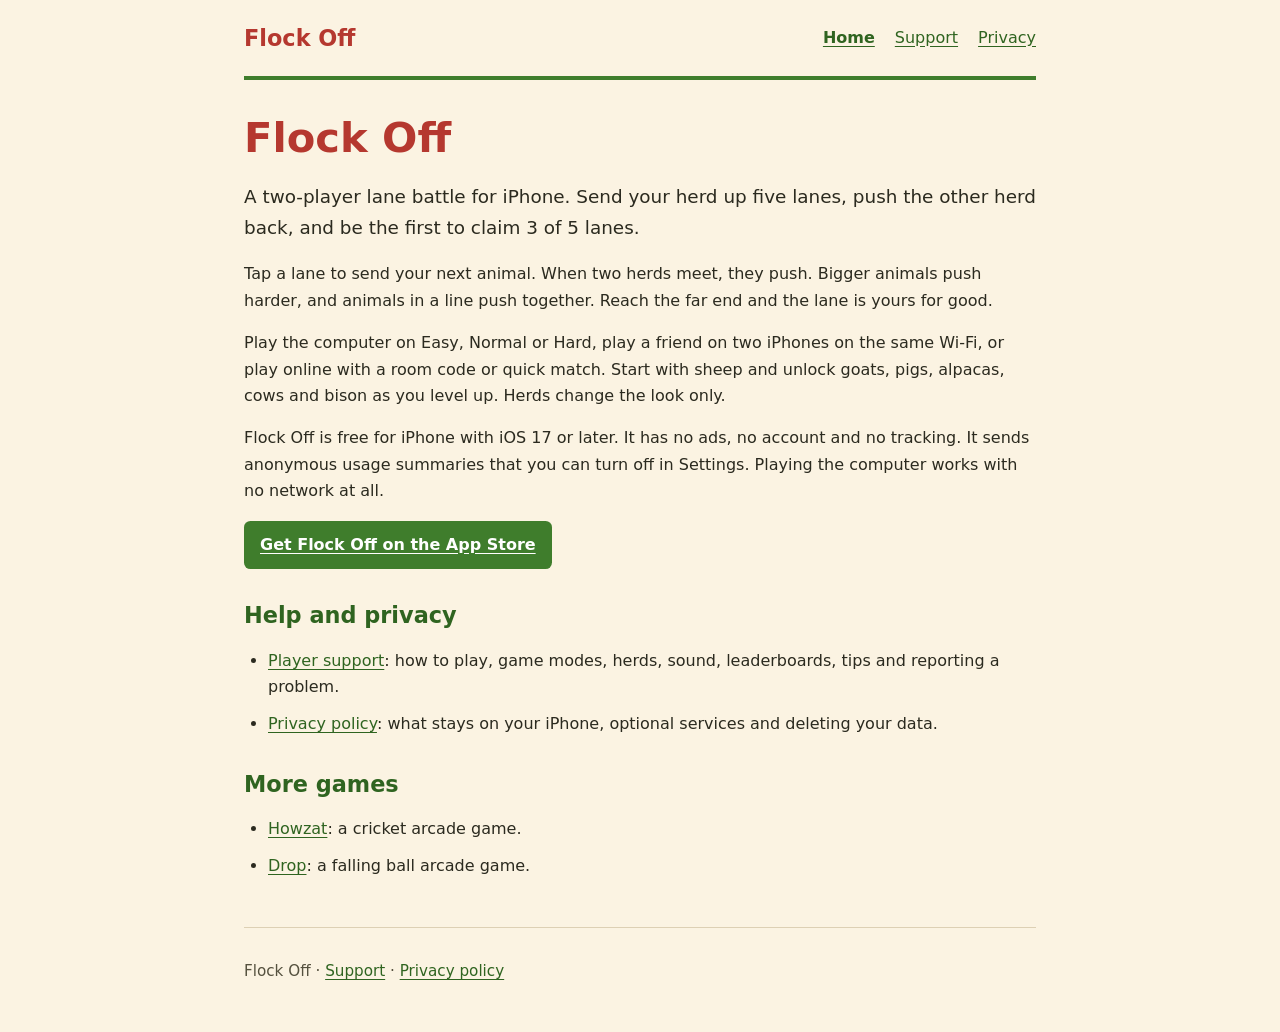
==== index.html @ 9e6fdb09 "Flock Off support site" ====
<!doctype html>
<html lang="en">
<head>
  <meta charset="utf-8">
  <meta name="viewport" content="width=device-width, initial-scale=1">
  <meta name="description" content="Player support and privacy information for Flock Off, a two-player lane battle with sheep and other farm animals for iPhone.">
  <meta name="theme-color" content="#3f7d2c">
  <title>Flock Off | Sheep Lane Battle for iPhone</title>
  <link rel="stylesheet" href="styles.css">
</head>
<body>
  <a class="skip-link" href="#main">Skip to content</a>
  <header class="site-header">
    <a class="brand" href="index.html">Flock Off</a>
    <nav aria-label="Main navigation">
      <a href="index.html" aria-current="page">Home</a>
      <a href="support.html">Support</a>
      <a href="privacy.html">Privacy</a>
    </nav>
  </header>
  <main id="main">
    <h1>Flock Off</h1>
    <p class="lead">A two-player lane battle for iPhone. Send your herd up five lanes, push the other herd back, and be the first to claim 3 of 5 lanes.</p>
    <p>Tap a lane to send your next animal. When two herds meet, they push. Bigger animals push harder, and animals in a line push together. Reach the far end and the lane is yours for good.</p>
    <p>Play the computer on Easy, Normal or Hard, play a friend on two iPhones on the same Wi-Fi, or play online with a room code or quick match. Start with sheep and unlock goats, pigs, alpacas, cows and bison as you level up. Herds change the look only.</p>
    <p>Flock Off is free for iPhone with iOS 17 or later. It has no ads, no account and no tracking. It sends anonymous usage summaries that you can turn off in Settings. Playing the computer works with no network at all.</p>
    <p><a class="button" href="https://apps.apple.com/app/id6823988323">Get Flock Off on the App Store</a></p>
    <section aria-labelledby="help-heading">
      <h2 id="help-heading">Help and privacy</h2>
      <ul>
        <li><a href="support.html">Player support</a>: how to play, game modes, herds, sound, leaderboards, tips and reporting a problem.</li>
        <li><a href="privacy.html">Privacy policy</a>: what stays on your iPhone, optional services and deleting your data.</li>
      </ul>
    </section>
    <section aria-labelledby="more-heading">
      <h2 id="more-heading">More games</h2>
      <ul>
        <li><a href="https://apps.apple.com/app/id6813109031">Howzat</a>: a cricket arcade game.</li>
        <li><a href="https://apps.apple.com/app/id6789235254">Drop</a>: a falling ball arcade game.</li>
      </ul>
    </section>
  </main>
  <footer class="site-footer">
    <p>Flock Off · <a href="support.html">Support</a> · <a href="privacy.html">Privacy policy</a></p>
  </footer>
</body>
</html>
---- styles.css ----
:root {
  color-scheme: light;
  font-family: system-ui, -apple-system, BlinkMacSystemFont, "Segoe UI", sans-serif;
  color: #2b2a1f;
  background: #fbf3e2;
  line-height: 1.65;
  -webkit-text-size-adjust: 100%;
  --grass: #3f7d2c;
  --grass-ink: #2f6420;
  --barn: #b5382f;
  --cream: #fbf3e2;
  --card: #fffaf0;
  --rule: #ddd0b4;
  --muted: #55513f;
}

* {
  box-sizing: border-box;
}

body {
  max-width: 52rem;
  margin: 0 auto;
  padding: 0 1.25rem;
  overflow-wrap: break-word;
}

a {
  color: var(--grass-ink);
  text-underline-offset: 0.18em;
}

a:hover {
  text-decoration-thickness: 0.15em;
}

a:focus-visible {
  outline: 3px solid var(--barn);
  outline-offset: 4px;
}

.skip-link {
  position: absolute;
  top: 0.5rem;
  left: 1rem;
  padding: 0.75rem;
  background: #fff;
  transform: translateY(-200%);
}

.skip-link:focus {
  transform: translateY(0);
}

.site-header {
  display: flex;
  flex-wrap: wrap;
  align-items: center;
  justify-content: space-between;
  gap: 0.5rem 1.5rem;
  padding: 1rem 0;
  border-bottom: 4px solid var(--grass);
}

.brand {
  font-size: 1.4rem;
  font-weight: 800;
  color: var(--barn);
  text-decoration: none;
}

nav {
  display: flex;
  flex-wrap: wrap;
  gap: 0.25rem 1.25rem;
}

.site-header a {
  display: inline-flex;
  align-items: center;
  min-height: 2.75rem;
}

nav [aria-current="page"] {
  font-weight: 700;
}

main {
  padding: 1.5rem 0 2rem;
}

h1, h2, h3 {
  line-height: 1.25;
}

h1 {
  font-size: clamp(2rem, 6vw, 2.6rem);
  margin: 0.5rem 0 1rem;
  color: var(--barn);
}

h2 {
  font-size: 1.4rem;
  margin-top: 2rem;
  color: var(--grass-ink);
}

h3 {
  font-size: 1.1rem;
  margin-top: 1.5rem;
}

.lead {
  font-size: 1.15rem;
}

li + li {
  margin-top: 0.65rem;
}

ul, ol {
  padding-left: 1.5rem;
}

.contact {
  padding: 0.25rem 1.25rem 0.5rem;
  border: 1px solid var(--rule);
  border-left: 6px solid var(--grass);
  border-radius: 0.5rem;
  background: var(--card);
}

.contact h2 {
  margin-top: 1rem;
}

.button {
  display: inline-block;
  padding: 0.7rem 1rem;
  border-radius: 0.4rem;
  background: var(--grass);
  color: #fff;
  font-weight: 650;
}

.button:hover {
  background: var(--grass-ink);
}

table {
  width: 100%;
  border-collapse: collapse;
  background: var(--card);
}

th, td {
  padding: 0.5rem 0.75rem;
  border: 1px solid var(--rule);
  text-align: left;
}

th {
  background: #f1e6cc;
}

.updated, .site-footer {
  color: var(--muted);
}

.site-footer {
  padding: 1rem 0 2rem;
  border-top: 1px solid var(--rule);
  font-size: 0.95rem;
}

@media (prefers-reduced-motion: no-preference) {
  .skip-link {
    transition: transform 0.15s ease-out;
  }
}
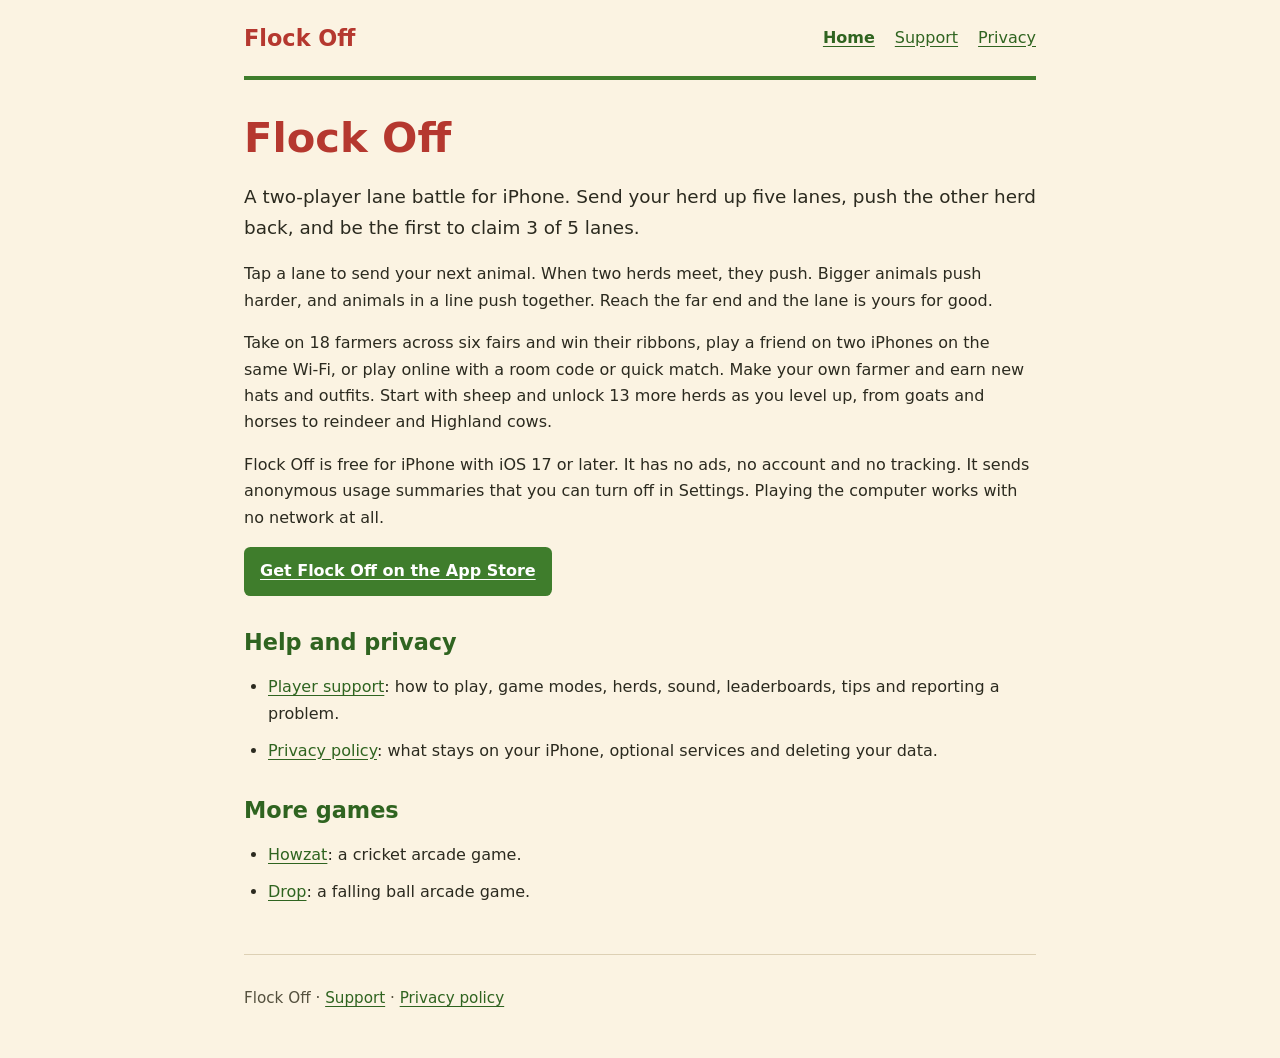
==== commit 7a34f062: "Copy for 1.1: fairs, farmers, characters, 14 herds, leaderboard names" ====
--- a/index.html
+++ b/index.html
@@ -22,7 +22,7 @@
     <h1>Flock Off</h1>
     <p class="lead">A two-player lane battle for iPhone. Send your herd up five lanes, push the other herd back, and be the first to claim 3 of 5 lanes.</p>
     <p>Tap a lane to send your next animal. When two herds meet, they push. Bigger animals push harder, and animals in a line push together. Reach the far end and the lane is yours for good.</p>
-    <p>Play the computer on Easy, Normal or Hard, play a friend on two iPhones on the same Wi-Fi, or play online with a room code or quick match. Start with sheep and unlock goats, pigs, alpacas, cows and bison as you level up. Herds change the look only.</p>
+    <p>Take on 18 farmers across six fairs and win their ribbons, play a friend on two iPhones on the same Wi-Fi, or play online with a room code or quick match. Make your own farmer and earn new hats and outfits. Start with sheep and unlock 13 more herds as you level up, from goats and horses to reindeer and Highland cows.</p>
     <p>Flock Off is free for iPhone with iOS 17 or later. It has no ads, no account and no tracking. It sends anonymous usage summaries that you can turn off in Settings. Playing the computer works with no network at all.</p>
     <p><a class="button" href="https://apps.apple.com/app/id6823988323">Get Flock Off on the App Store</a></p>
     <section aria-labelledby="help-heading">
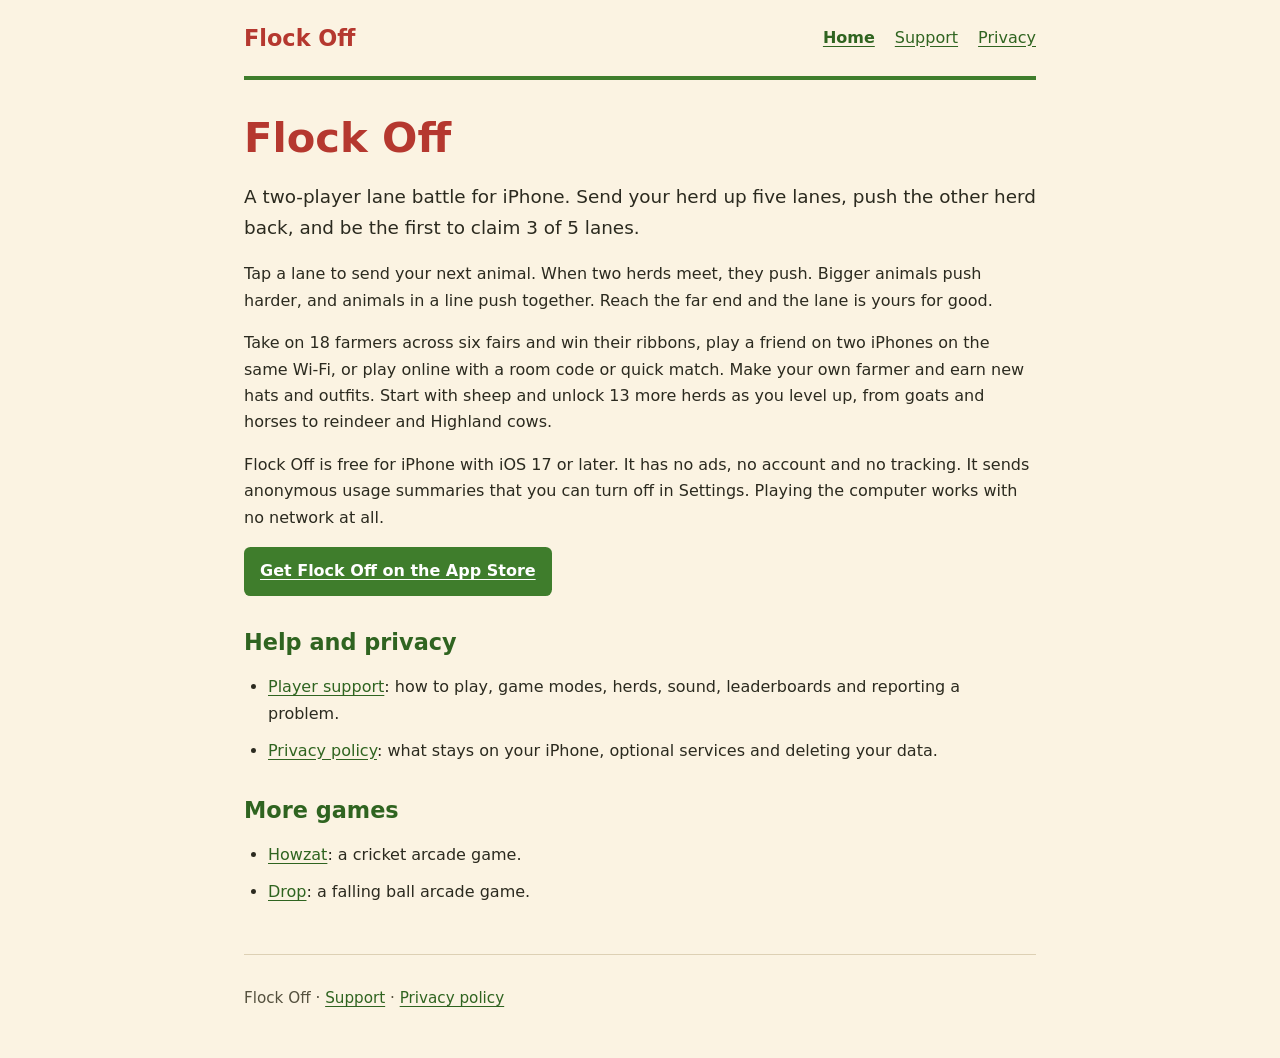
==== commit 855a3821: "No tips: purchases section, privacy date" ====
--- a/index.html
+++ b/index.html
@@ -28,7 +28,7 @@
     <section aria-labelledby="help-heading">
       <h2 id="help-heading">Help and privacy</h2>
       <ul>
-        <li><a href="support.html">Player support</a>: how to play, game modes, herds, sound, leaderboards, tips and reporting a problem.</li>
+        <li><a href="support.html">Player support</a>: how to play, game modes, herds, sound, leaderboards and reporting a problem.</li>
         <li><a href="privacy.html">Privacy policy</a>: what stays on your iPhone, optional services and deleting your data.</li>
       </ul>
     </section>
